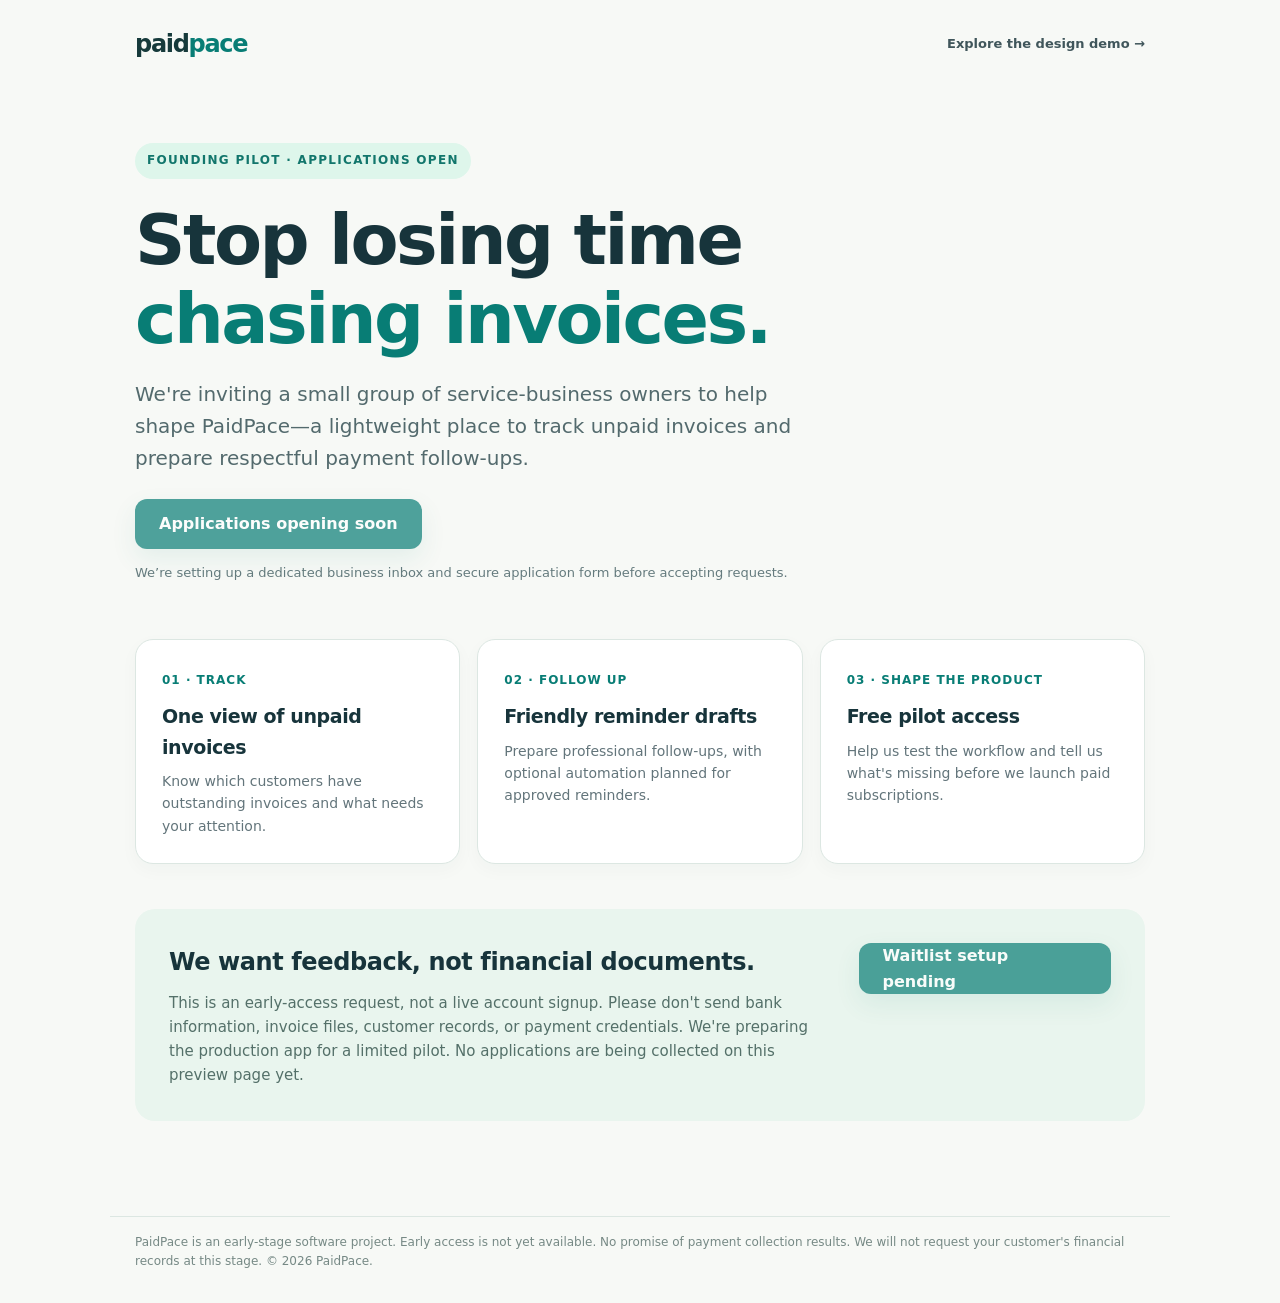
==== pilot.html @ c1b9efde "Keep beta page informational until dedicated signup is configured" ====
<!doctype html>
<html lang="en">
<head>
<meta charset="utf-8">
<meta name="viewport" content="width=device-width, initial-scale=1">
<meta name="description" content="Join the PaidPace founding pilot: a simpler way for service businesses to track unpaid invoices and prepare friendly follow-ups.">
<title>PaidPace · Founding Pilot</title>
<style>
:root{--ink:#17343b;--teal:#087d75;--mint:#def6eb;--bg:#f7f9f6;--muted:#657b7e;--line:#dce7e2;--white:#fff}
*{box-sizing:border-box}body{margin:0;background:var(--bg);color:var(--ink);font-family:system-ui,-apple-system,'Segoe UI',Arial,sans-serif;line-height:1.6}
a{color:inherit;text-decoration:none}
nav{display:flex;align-items:center;justify-content:space-between;gap:20px;max-width:1060px;padding:25px 25px;margin:auto}
.brand{font-size:24px;font-weight:900;letter-spacing:-1.3px;color:#163a3b}.brand span{color:var(--teal)}
.navlink{font-size:13px;font-weight:650;color:#40565b}.navlink:hover{text-decoration:underline}
main{max-width:1060px;margin:0 auto;padding:55px 25px 75px}.eyebrow{display:inline-block;font-weight:750;font-size:12px;letter-spacing:1.3px;background:var(--mint);padding:8px 12px;border-radius:99px;color:#12766c}
.hero{max-width:760px}h1{font-size:clamp(36px,6vw,70px);line-height:1.13;letter-spacing:-2.5px;margin:22px 0 19px}h1 em{font-style:normal;color:var(--teal)}.lead{font-size:20px;color:#536a6d;max-width:660px;margin:0 0 25px}
.button{display:inline-flex;align-items:center;justify-content:center;min-height:50px;padding:0 24px;border-radius:12px;background:var(--teal);color:white;font-weight:800;box-shadow:0 10px 25px #057b711c}.button:hover{background:#06645e}
.hint{font-size:13px;color:var(--muted);margin-top:14px}
.cards{display:grid;grid-template-columns:repeat(3,minmax(0,1fr));gap:17px;margin-top:55px}.card{background:#fff;border:1px solid var(--line);border-radius:18px;padding:26px;box-shadow:0 6px 18px #144a4b08}
.num{font-size:12px;font-weight:800;letter-spacing:1px;color:var(--teal)}h2{font-size:19px;letter-spacing:-.4px;margin:10px 0 8px}p{margin:0}.card p{font-size:14px;color:#63757b}
.bottom{display:flex;align-items:flex-start;justify-content:space-between;gap:30px;margin-top:45px;padding:34px;background:#e9f5ee;border-radius:20px}
.bottom h2{font-size:24px;margin:0 0 9px}.bottom p{color:#547069;font-size:15px;max-width:660px}
footer{max-width:1060px;margin:20px auto 0;padding:16px 25px 32px;font-size:12px;color:#768985;border-top:1px solid var(--line)}
@media(max-width:720px){main{padding-top:20px}.cards{grid-template-columns:1fr;margin-top:35px}.bottom{display:block}.bottom .button{margin-top:22px}h1{letter-spacing:-1.2px}.lead{font-size:17px}}
</style>
</head>
<body>
<nav><a class="brand" href="/">paid<span>pace</span></a><a class="navlink" href="/">Explore the design demo →</a></nav>
<main>
<div class="hero">
<span class="eyebrow">FOUNDING PILOT · APPLICATIONS OPEN</span>
<h1>Stop losing time <em>chasing invoices.</em></h1>
<p class="lead">We're inviting a small group of service-business owners to help shape PaidPace—a lightweight place to track unpaid invoices and prepare respectful payment follow-ups.</p>
<span class="button" style="opacity:.7;cursor:default">Applications opening soon</span>
<p class="hint">We’re setting up a dedicated business inbox and secure application form before accepting requests.</p>
</div>
<section class="cards" aria-label="Pilot details">
<div class="card"><span class="num">01 · TRACK</span><h2>One view of unpaid invoices</h2><p>Know which customers have outstanding invoices and what needs your attention.</p></div>
<div class="card"><span class="num">02 · FOLLOW UP</span><h2>Friendly reminder drafts</h2><p>Prepare professional follow-ups, with optional automation planned for approved reminders.</p></div>
<div class="card"><span class="num">03 · SHAPE THE PRODUCT</span><h2>Free pilot access</h2><p>Help us test the workflow and tell us what's missing before we launch paid subscriptions.</p></div>
</section>
<div class="bottom">
<div><h2>We want feedback, not financial documents.</h2><p>This is an early-access request, not a live account signup. Please don't send bank information, invoice files, customer records, or payment credentials. We're preparing the production app for a limited pilot. No applications are being collected on this preview page yet.</p></div>
<span class="button" style="opacity:.7;cursor:default">Waitlist setup pending</span>
</div>
</main>
<footer>PaidPace is an early-stage software project. Early access is not yet available. No promise of payment collection results. We will not request your customer's financial records at this stage. © 2026 PaidPace.</footer>
</body>
</html>
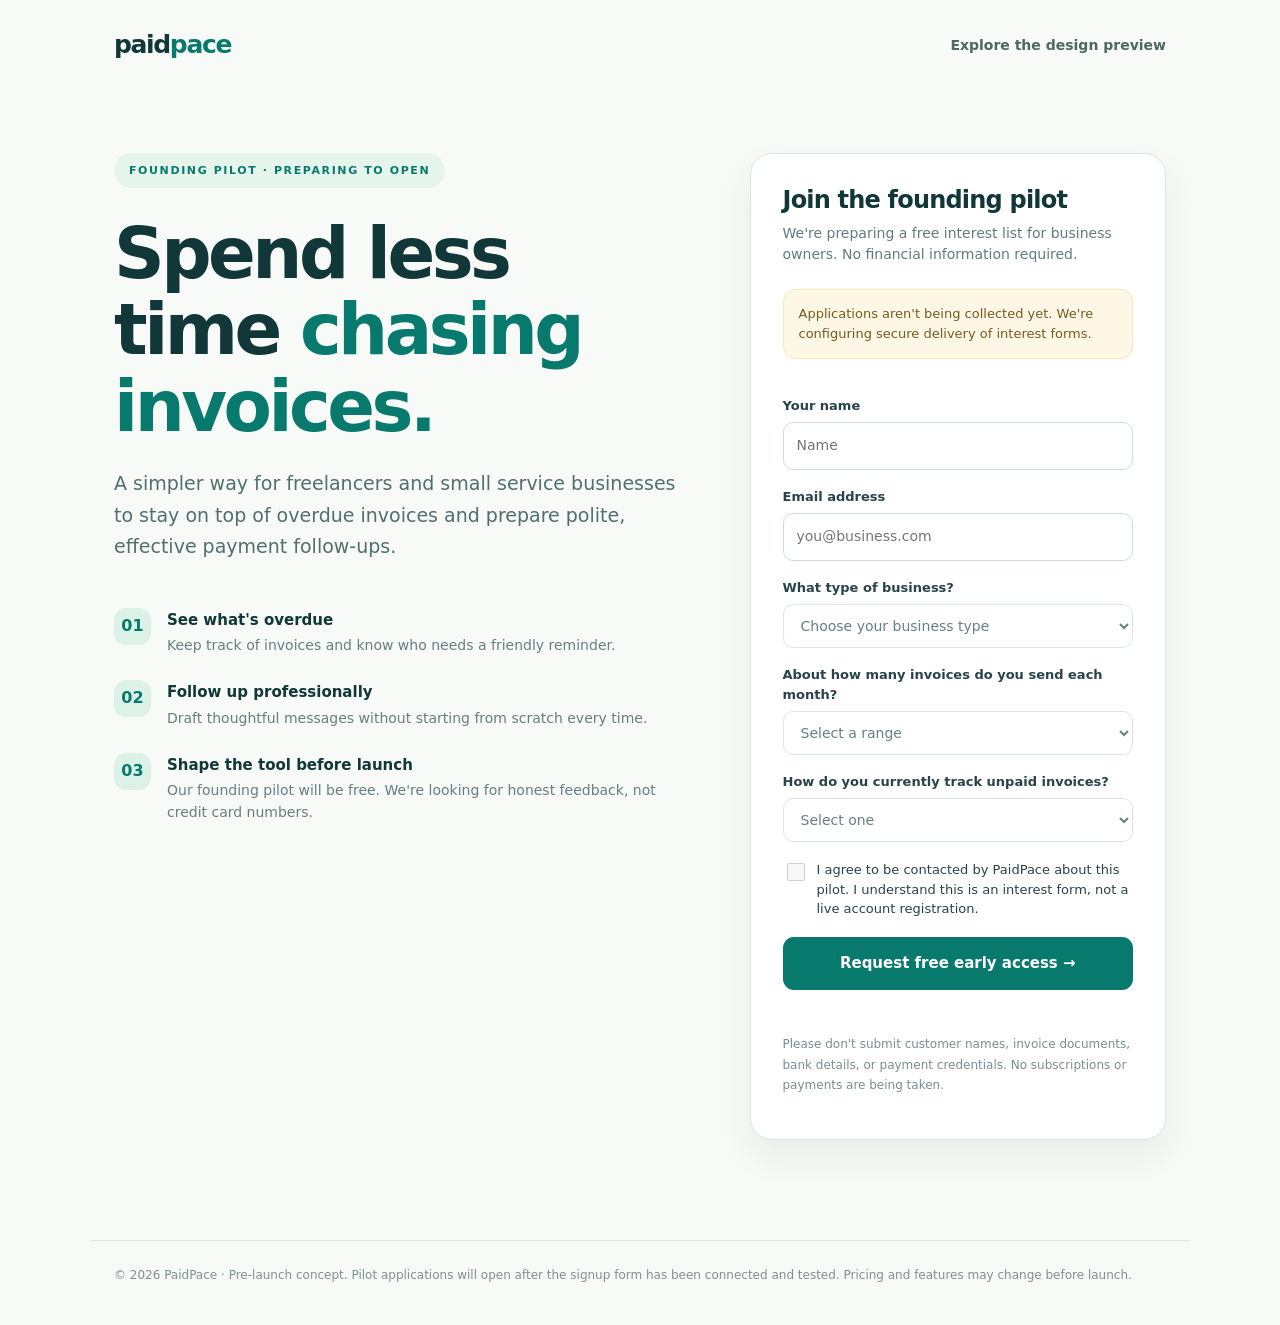
==== commit d20d1169: "Prepare accessible PaidPace pilot signup with consent and secure form integration disabled until ver" ====
--- a/pilot.html
+++ b/pilot.html
@@ -1,49 +1,88 @@
 <!doctype html>
 <html lang="en">
 <head>
-<meta charset="utf-8">
-<meta name="viewport" content="width=device-width, initial-scale=1">
-<meta name="description" content="Join the PaidPace founding pilot: a simpler way for service businesses to track unpaid invoices and prepare friendly follow-ups.">
-<title>PaidPace · Founding Pilot</title>
+<meta charset="utf-8"><meta name="viewport" content="width=device-width, initial-scale=1">
+<meta name="robots" content="index,follow">
+<meta name="description" content="Help shape PaidPace, the simple way to stay on top of overdue invoices. Founding pilot interest list coming soon.">
+<title>PaidPace — Founding Pilot</title>
 <style>
-:root{--ink:#17343b;--teal:#087d75;--mint:#def6eb;--bg:#f7f9f6;--muted:#657b7e;--line:#dce7e2;--white:#fff}
-*{box-sizing:border-box}body{margin:0;background:var(--bg);color:var(--ink);font-family:system-ui,-apple-system,'Segoe UI',Arial,sans-serif;line-height:1.6}
-a{color:inherit;text-decoration:none}
-nav{display:flex;align-items:center;justify-content:space-between;gap:20px;max-width:1060px;padding:25px 25px;margin:auto}
-.brand{font-size:24px;font-weight:900;letter-spacing:-1.3px;color:#163a3b}.brand span{color:var(--teal)}
-.navlink{font-size:13px;font-weight:650;color:#40565b}.navlink:hover{text-decoration:underline}
-main{max-width:1060px;margin:0 auto;padding:55px 25px 75px}.eyebrow{display:inline-block;font-weight:750;font-size:12px;letter-spacing:1.3px;background:var(--mint);padding:8px 12px;border-radius:99px;color:#12766c}
-.hero{max-width:760px}h1{font-size:clamp(36px,6vw,70px);line-height:1.13;letter-spacing:-2.5px;margin:22px 0 19px}h1 em{font-style:normal;color:var(--teal)}.lead{font-size:20px;color:#536a6d;max-width:660px;margin:0 0 25px}
-.button{display:inline-flex;align-items:center;justify-content:center;min-height:50px;padding:0 24px;border-radius:12px;background:var(--teal);color:white;font-weight:800;box-shadow:0 10px 25px #057b711c}.button:hover{background:#06645e}
-.hint{font-size:13px;color:var(--muted);margin-top:14px}
-.cards{display:grid;grid-template-columns:repeat(3,minmax(0,1fr));gap:17px;margin-top:55px}.card{background:#fff;border:1px solid var(--line);border-radius:18px;padding:26px;box-shadow:0 6px 18px #144a4b08}
-.num{font-size:12px;font-weight:800;letter-spacing:1px;color:var(--teal)}h2{font-size:19px;letter-spacing:-.4px;margin:10px 0 8px}p{margin:0}.card p{font-size:14px;color:#63757b}
-.bottom{display:flex;align-items:flex-start;justify-content:space-between;gap:30px;margin-top:45px;padding:34px;background:#e9f5ee;border-radius:20px}
-.bottom h2{font-size:24px;margin:0 0 9px}.bottom p{color:#547069;font-size:15px;max-width:660px}
-footer{max-width:1060px;margin:20px auto 0;padding:16px 25px 32px;font-size:12px;color:#768985;border-top:1px solid var(--line)}
-@media(max-width:720px){main{padding-top:20px}.cards{grid-template-columns:1fr;margin-top:35px}.bottom{display:block}.bottom .button{margin-top:22px}h1{letter-spacing:-1.2px}.lead{font-size:17px}}
+:root{--dark:#123739;--deep:#0c3034;--green:#08796d;--mint:#dcf2e6;--text:#284248;--grey:#627b7d;--bg:#f7faf7;--stroke:#dae7e1;--white:#fff}
+*{box-sizing:border-box}
+body{margin:0;font-family:Inter,system-ui,-apple-system,BlinkMacSystemFont,"Segoe UI",sans-serif;color:var(--dark);background:var(--bg);line-height:1.55}
+a{color:inherit;text-decoration:none}a:hover{text-decoration:underline}
+header{max-width:1100px;margin:auto;padding:26px 24px;display:flex;justify-content:space-between;align-items:center;gap:20px}
+.logo{font-size:25px;font-weight:850;letter-spacing:-1.35px}.logo span{color:var(--green)}
+header nav a{font-size:14px;color:#4c6766;font-weight:650}
+main{max-width:1100px;margin:auto;padding:62px 24px 100px}
+.layout{display:grid;grid-template-columns:minmax(0,1.15fr) minmax(350px,.85fr);gap:72px;align-items:start}
+.pill{display:inline-block;font-size:11px;letter-spacing:1.6px;font-weight:850;text-transform:uppercase;color:var(--green);border-radius:99px;background:#e5f5eb;padding:9px 15px}
+h1{font-size:clamp(43px,5.5vw,73px);line-height:1.085;letter-spacing:-3.5px;margin:28px 0 23px;font-weight:850}
+h1 em{color:var(--green);font-style:normal}
+.lead{font-size:19px;line-height:1.66;color:#526e70;max-width:620px}
+.points{display:grid;gap:23px;margin-top:45px}
+.point{display:flex;align-items:flex-start;gap:16px}
+.dot{display:grid;place-items:center;width:37px;height:37px;border-radius:12px;background:var(--mint);color:var(--green);font-weight:900;flex:none}
+.point strong{font-size:15px}.point p{color:#667f7f;font-size:14px;margin:3px 0 0}
+.panel{background:white;padding:32px;border:1px solid var(--stroke);border-radius:22px;box-shadow:0 16px 35px #0c3f3510}
+.panel h2{font-size:24px;letter-spacing:-.8px;line-height:1.2;margin:0 0 8px}
+.subtitle{font-size:14px;color:var(--grey);margin:0 0 23px}
+.status{padding:14px 15px;border-radius:12px;background:#fef7e6;border:1px solid #f4e6be;color:#765b20;font-size:13px;margin-bottom:20px}
+label{display:block;font-size:13px;font-weight:700;margin:17px 0 6px;color:#284349}
+input,select,textarea{width:100%;border:1px solid #cedcd8;border-radius:10px;padding:12px 13px;font:inherit;font-size:14px;background:#fff;color:#294b50}
+input:focus,select:focus,textarea:focus{outline:2px solid #7bc4b1;outline-offset:1px}
+fieldset{border:0;padding:0;margin:0}
+.check{display:flex;gap:9px;align-items:flex-start;margin-top:18px}
+.check input{width:18px;height:18px;flex:none;margin-top:3px}
+.check label{margin:0;font-weight:400;line-height:1.5}
+button{margin-top:18px;background:var(--green);color:#fff;width:100%;border:0;border-radius:11px;padding:15px;cursor:pointer;font:inherit;font-size:15px;font-weight:800}
+button[disabled]{cursor:not-allowed;opacity:.46}
+.note{font-size:12px;color:#7b8e8e;margin-top:12px;line-height:1.7}
+#feedback{font-size:13px;min-height:18px}
+footer{max-width:1100px;margin:auto;padding:25px 24px 40px;border-top:1px solid var(--stroke);color:#80928d;font-size:12px}
+@media(max-width:840px){.layout{grid-template-columns:1fr;gap:40px}main{padding-top:28px}.panel{padding:23px}h1{letter-spacing:-1.9px}}
 </style>
 </head>
 <body>
-<nav><a class="brand" href="/">paid<span>pace</span></a><a class="navlink" href="/">Explore the design demo →</a></nav>
-<main>
-<div class="hero">
-<span class="eyebrow">FOUNDING PILOT · APPLICATIONS OPEN</span>
-<h1>Stop losing time <em>chasing invoices.</em></h1>
-<p class="lead">We're inviting a small group of service-business owners to help shape PaidPace—a lightweight place to track unpaid invoices and prepare respectful payment follow-ups.</p>
-<span class="button" style="opacity:.7;cursor:default">Applications opening soon</span>
-<p class="hint">We’re setting up a dedicated business inbox and secure application form before accepting requests.</p>
+<header><a class="logo" href="/">paid<span>pace</span></a><nav><a href="/">Explore the design preview</a></nav></header>
+<main><div class="layout">
+<section>
+<span class="pill">Founding Pilot · Preparing to open</span>
+<h1>Spend less time <em>chasing invoices.</em></h1>
+<p class="lead">A simpler way for freelancers and small service businesses to stay on top of overdue invoices and prepare polite, effective payment follow-ups.</p>
+<div class="points">
+<div class="point"><span class="dot">01</span><div><strong>See what's overdue</strong><p>Keep track of invoices and know who needs a friendly reminder.</p></div></div>
+<div class="point"><span class="dot">02</span><div><strong>Follow up professionally</strong><p>Draft thoughtful messages without starting from scratch every time.</p></div></div>
+<div class="point"><span class="dot">03</span><div><strong>Shape the tool before launch</strong><p>Our founding pilot will be free. We're looking for honest feedback, not credit card numbers.</p></div></div>
 </div>
-<section class="cards" aria-label="Pilot details">
-<div class="card"><span class="num">01 · TRACK</span><h2>One view of unpaid invoices</h2><p>Know which customers have outstanding invoices and what needs your attention.</p></div>
-<div class="card"><span class="num">02 · FOLLOW UP</span><h2>Friendly reminder drafts</h2><p>Prepare professional follow-ups, with optional automation planned for approved reminders.</p></div>
-<div class="card"><span class="num">03 · SHAPE THE PRODUCT</span><h2>Free pilot access</h2><p>Help us test the workflow and tell us what's missing before we launch paid subscriptions.</p></div>
 </section>
-<div class="bottom">
-<div><h2>We want feedback, not financial documents.</h2><p>This is an early-access request, not a live account signup. Please don't send bank information, invoice files, customer records, or payment credentials. We're preparing the production app for a limited pilot. No applications are being collected on this preview page yet.</p></div>
-<span class="button" style="opacity:.7;cursor:default">Waitlist setup pending</span>
-</div>
-</main>
-<footer>PaidPace is an early-stage software project. Early access is not yet available. No promise of payment collection results. We will not request your customer's financial records at this stage. © 2026 PaidPace.</footer>
-</body>
-</html>+<aside class="panel" aria-labelledby="formTitle">
+<h2 id="formTitle">Join the founding pilot</h2>
+<p class="subtitle">We're preparing a free interest list for business owners. No financial information required.</p>
+<div id="status" class="status" role="status">Applications aren't being collected yet. We're configuring secure delivery of interest forms.</div>
+<form id="waitlist" action="https://api.web3forms.com/submit" method="POST" novalidate>
+<input type="hidden" name="access_key" value="WEB3FORMS_KEY_NOT_CONFIGURED">
+<input type="hidden" name="subject" value="PaidPace founding pilot interest">
+<input type="hidden" name="from_name" value="PaidPace Pilot">
+<input type="checkbox" name="botcheck" style="display:none" tabindex="-1" autocomplete="off">
+<fieldset id="inputs" disabled>
+<label for="name">Your name</label><input id="name" name="name" autocomplete="name" minlength="2" maxlength="100" required placeholder="Name">
+<label for="email">Email address</label><input id="email" type="email" name="email" autocomplete="email" required placeholder="you@business.com">
+<label for="business">What type of business?</label>
+<select id="business" name="business_type" required><option value="">Choose your business type</option><option>Freelancer / consultant</option><option>Home service / contractor</option><option>Creative agency / studio</option><option>Cleaning / maintenance</option><option>Other small business</option></select>
+<label for="volume">About how many invoices do you send each month?</label>
+<select id="volume" name="invoice_volume" required><option value="">Select a range</option><option>1–10</option><option>11–30</option><option>31–100</option><option>100+</option></select>
+<label for="tracking">How do you currently track unpaid invoices?</label>
+<select id="tracking" name="current_method" required><option value="">Select one</option><option>Spreadsheet</option><option>Accounting software</option><option>Manual email / notes</option><option>No consistent system</option><option>Other</option></select>
+<div class="check"><input type="checkbox" id="agree" name="consent_to_contact" value="Yes" required><label for="agree">I agree to be contacted by PaidPace about this pilot. I understand this is an interest form, not a live account registration.</label></div>
+<button id="submit" type="submit">Request free early access →</button>
+</fieldset>
+<p id="feedback" role="status" aria-live="polite"></p>
+</form>
+<p class="note">Please don't submit customer names, invoice documents, bank details, or payment credentials. No subscriptions or payments are being taken.</p>
+</aside>
+</div></main>
+<footer>© 2026 PaidPace · Pre-launch concept. Pilot applications will open after the signup form has been connected and tested. Pricing and features may change before launch.</footer>
+<script>
+(()=>{const form=document.getElementById('waitlist');const key=form.querySelector('[name=access_key]').value;const active=/^[0-9a-f-]{30,}$/i.test(key);const fieldset=document.getElementById('inputs');const status=document.getElementById('status');if(!active)return;fieldset.disabled=false;status.textContent='Free founding pilot interest list is open. We will contact you about availability.';status.style.background='#e5f5eb';status.style.color='#0b655a';status.style.borderColor='#c5e7d8';const button=document.getElementById('submit');const feedback=document.getElementById('feedback');form.noValidate=false;form.addEventListener('submit',async(e)=>{e.preventDefault();if(!form.reportValidity())return;button.disabled=true;button.textContent='Submitting…';feedback.textContent='';try{const data=new FormData(form);const response=await fetch(form.action,{method:'POST',body:data,headers:{Accept:'application/json'}});const payload=await response.json();if(!response.ok||!payload.success)throw new Error(payload.message||'Unable to submit');form.reset();feedback.textContent='Thank you. Your pilot interest has been submitted.';feedback.style.color='#08796d';}catch(err){feedback.textContent='Submission failed. Please try again later.';feedback.style.color='#a34832';}finally{button.disabled=false;button.textContent='Request free early access →';}});})();
+</script>
+</body></html>
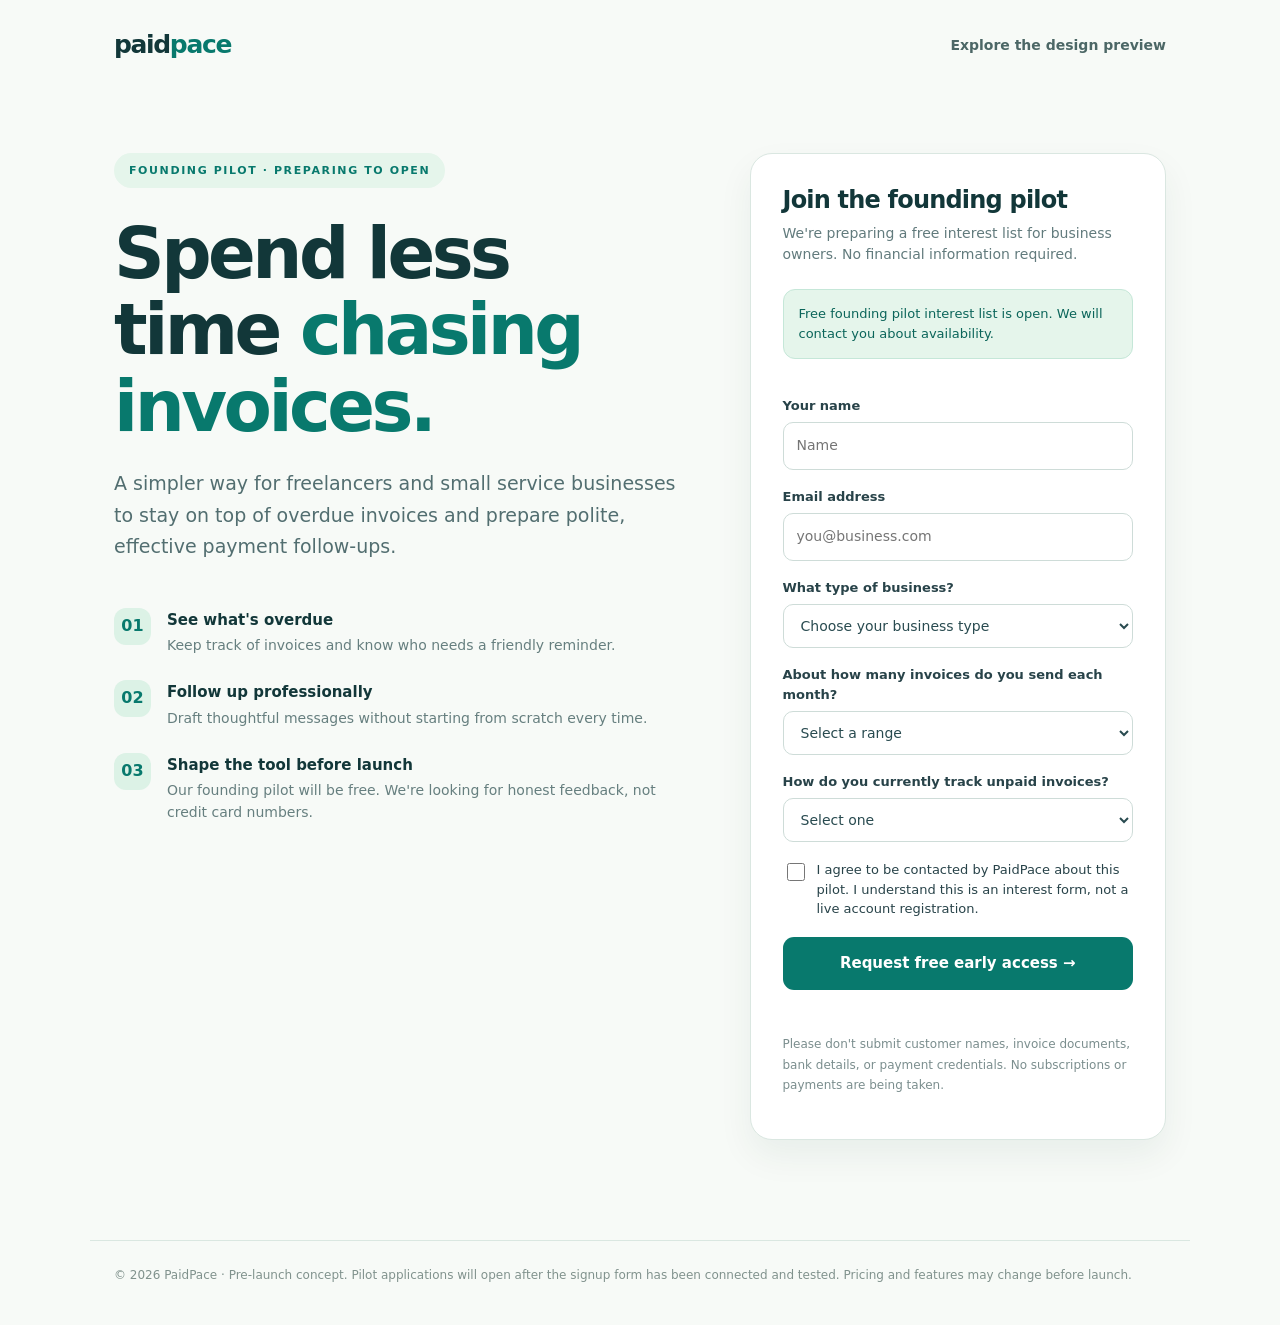
==== commit 446fa462: "Connect PaidPace waitlist to verified Web3Forms signup key" ====
--- a/pilot.html
+++ b/pilot.html
@@ -60,7 +60,7 @@
 <p class="subtitle">We're preparing a free interest list for business owners. No financial information required.</p>
 <div id="status" class="status" role="status">Applications aren't being collected yet. We're configuring secure delivery of interest forms.</div>
 <form id="waitlist" action="https://api.web3forms.com/submit" method="POST" novalidate>
-<input type="hidden" name="access_key" value="WEB3FORMS_KEY_NOT_CONFIGURED">
+<input type="hidden" name="access_key" value="e16f6c3c-ef79-43e6-801a-02df3faf2579">
 <input type="hidden" name="subject" value="PaidPace founding pilot interest">
 <input type="hidden" name="from_name" value="PaidPace Pilot">
 <input type="checkbox" name="botcheck" style="display:none" tabindex="-1" autocomplete="off">
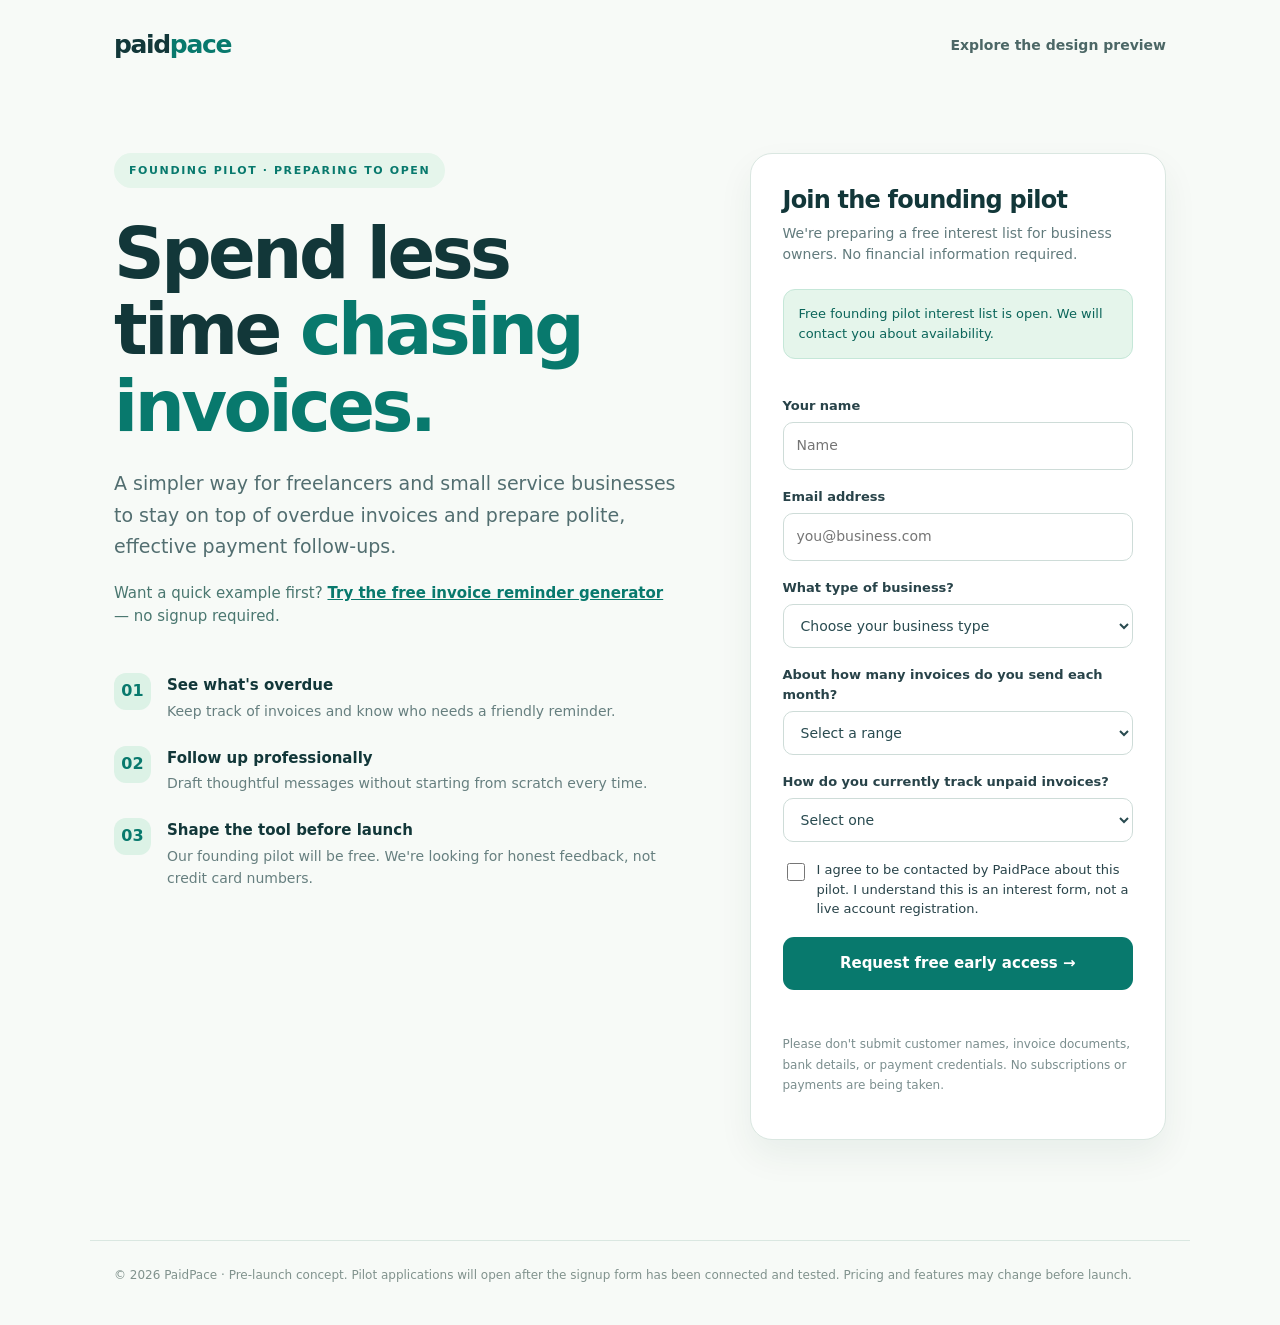
==== commit 17206843: "Link free reminder generator from PaidPace pilot signup page" ====
--- a/pilot.html
+++ b/pilot.html
@@ -49,6 +49,7 @@
 <span class="pill">Founding Pilot · Preparing to open</span>
 <h1>Spend less time <em>chasing invoices.</em></h1>
 <p class="lead">A simpler way for freelancers and small service businesses to stay on top of overdue invoices and prepare polite, effective payment follow-ups.</p>
+<p style="margin-top:18px;font-size:15px;color:#4a7770">Want a quick example first? <a href="/reminder-generator.html" style="color:#08796d;font-weight:700;text-decoration:underline">Try the free invoice reminder generator</a> — no signup required.</p>
 <div class="points">
 <div class="point"><span class="dot">01</span><div><strong>See what's overdue</strong><p>Keep track of invoices and know who needs a friendly reminder.</p></div></div>
 <div class="point"><span class="dot">02</span><div><strong>Follow up professionally</strong><p>Draft thoughtful messages without starting from scratch every time.</p></div></div>
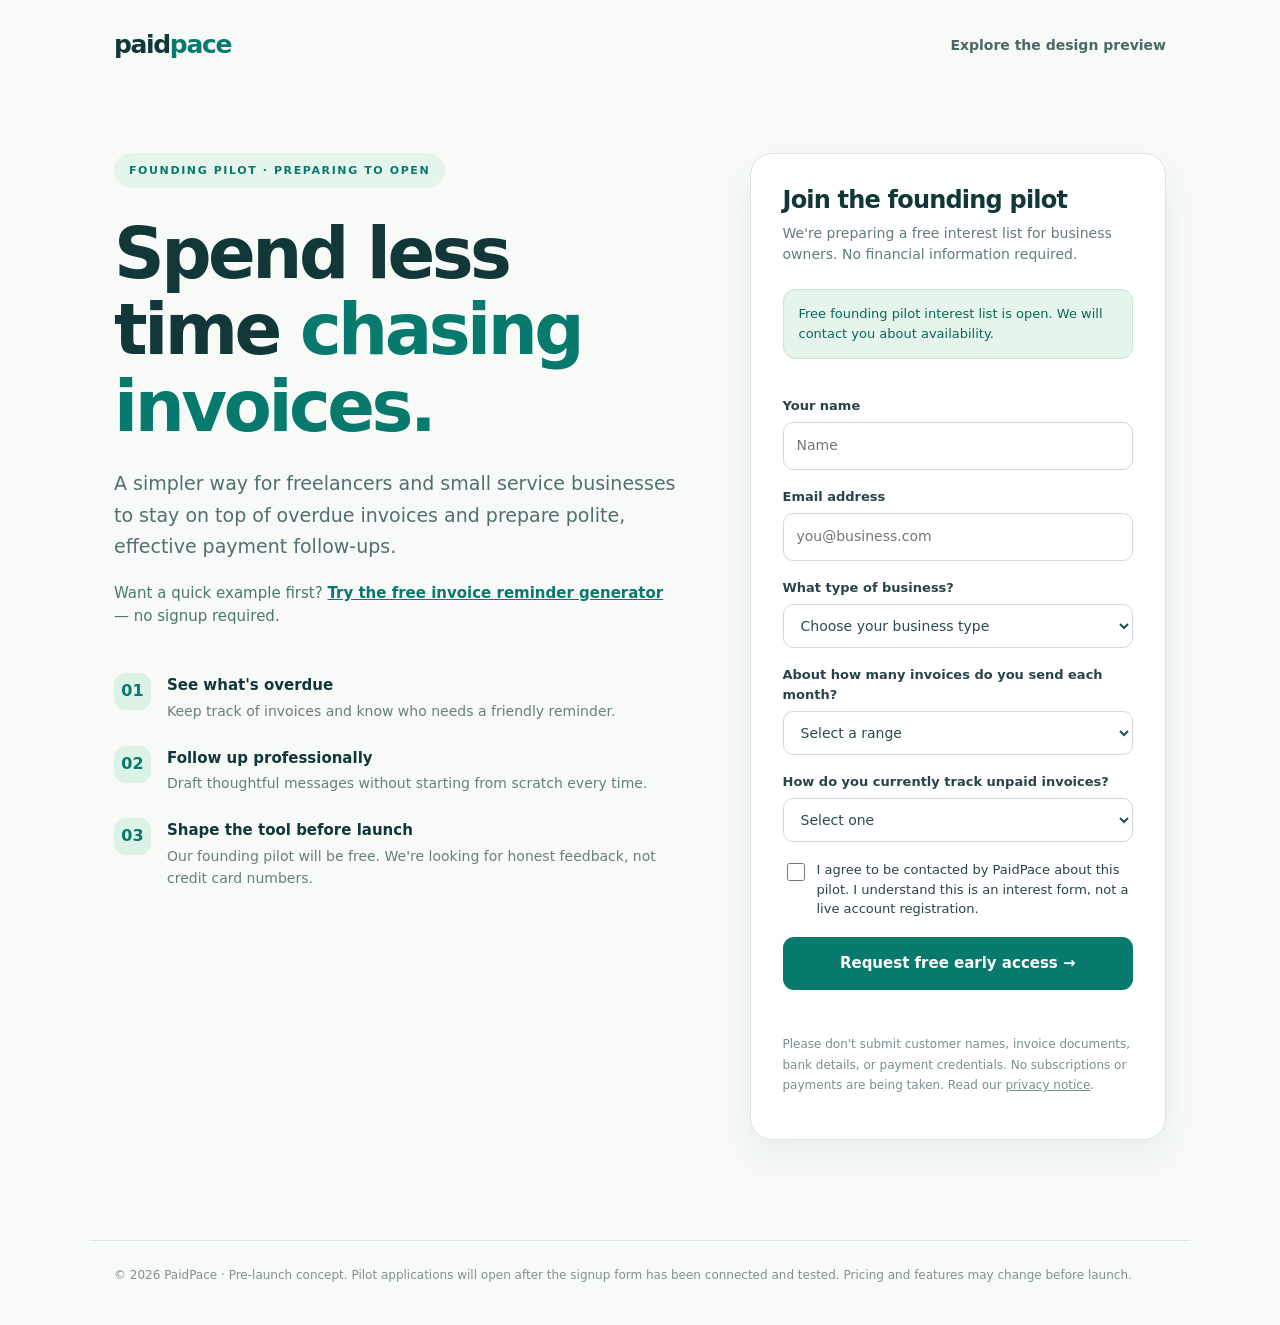
==== commit 56a0b931: "Improve pilot.html links and launch transparency" ====
--- a/pilot.html
+++ b/pilot.html
@@ -79,7 +79,7 @@
 </fieldset>
 <p id="feedback" role="status" aria-live="polite"></p>
 </form>
-<p class="note">Please don't submit customer names, invoice documents, bank details, or payment credentials. No subscriptions or payments are being taken.</p>
+<p class="note">Please don't submit customer names, invoice documents, bank details, or payment credentials. No subscriptions or payments are being taken. Read our <a href="/privacy.html" style="text-decoration:underline">privacy notice</a>.</p>
 </aside>
 </div></main>
 <footer>© 2026 PaidPace · Pre-launch concept. Pilot applications will open after the signup form has been connected and tested. Pricing and features may change before launch.</footer>
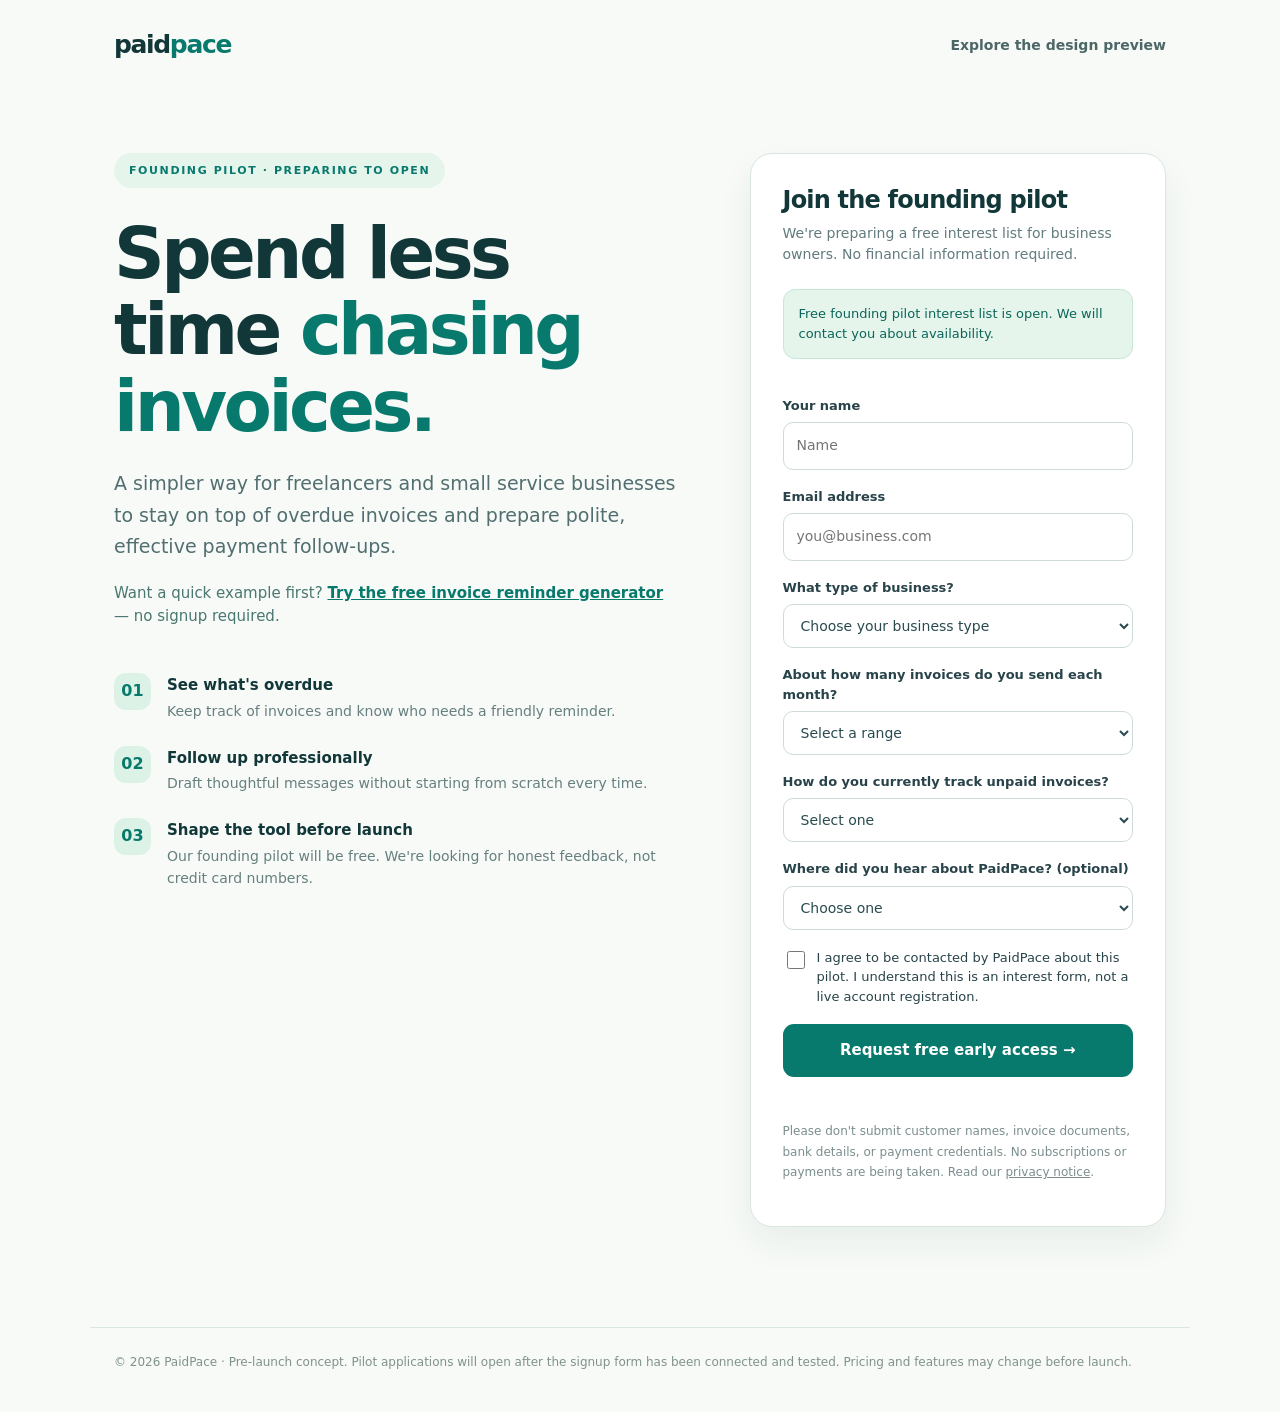
==== commit 6b25b42b: "Add optional traffic source to PaidPace pilot form for Reddit signups" ====
--- a/pilot.html
+++ b/pilot.html
@@ -74,6 +74,8 @@
 <select id="volume" name="invoice_volume" required><option value="">Select a range</option><option>1–10</option><option>11–30</option><option>31–100</option><option>100+</option></select>
 <label for="tracking">How do you currently track unpaid invoices?</label>
 <select id="tracking" name="current_method" required><option value="">Select one</option><option>Spreadsheet</option><option>Accounting software</option><option>Manual email / notes</option><option>No consistent system</option><option>Other</option></select>
+<label for="source">Where did you hear about PaidPace? (optional)</label>
+<select id="source" name="discovery_source"><option value="">Choose one</option><option>Reddit — SideProject</option><option>Reddit — smallbusiness</option><option>Another Reddit community</option><option>Search engine</option><option>Friend or colleague</option><option>Other</option></select>
 <div class="check"><input type="checkbox" id="agree" name="consent_to_contact" value="Yes" required><label for="agree">I agree to be contacted by PaidPace about this pilot. I understand this is an interest form, not a live account registration.</label></div>
 <button id="submit" type="submit">Request free early access →</button>
 </fieldset>
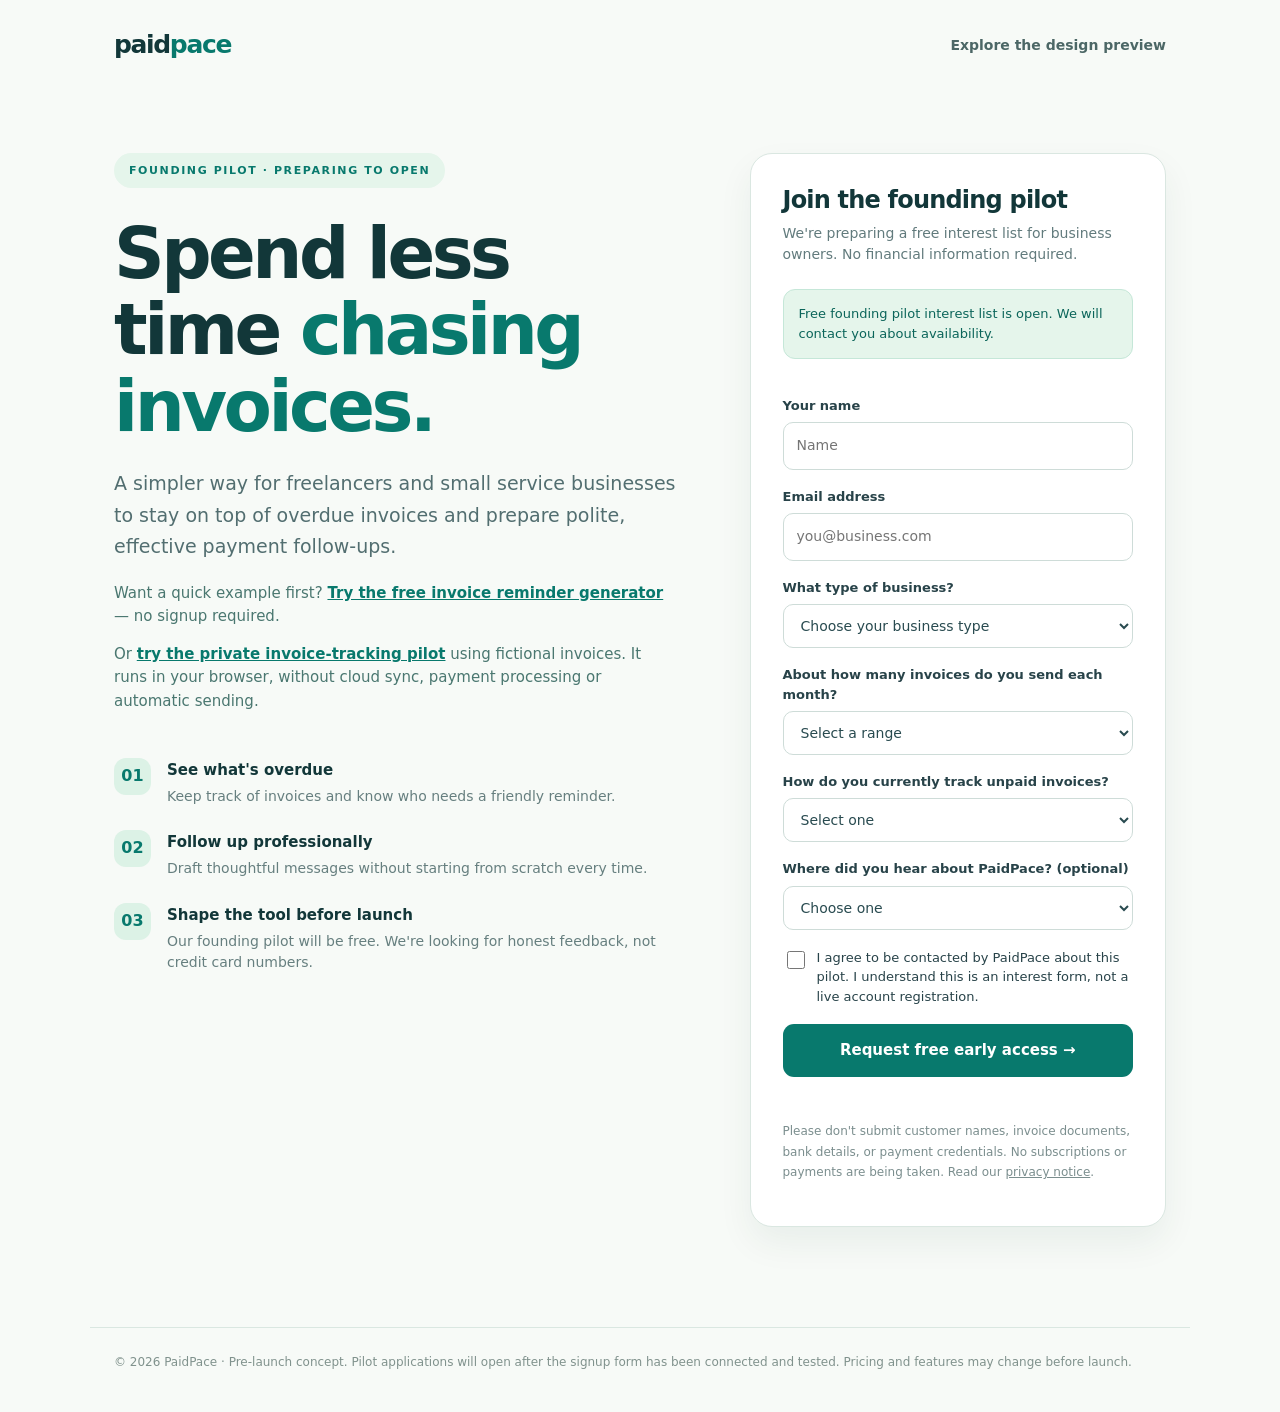
==== commit c53b8f40: "Link functional browser-only invoice pilot from founding interest form" ====
--- a/pilot.html
+++ b/pilot.html
@@ -50,6 +50,7 @@
 <h1>Spend less time <em>chasing invoices.</em></h1>
 <p class="lead">A simpler way for freelancers and small service businesses to stay on top of overdue invoices and prepare polite, effective payment follow-ups.</p>
 <p style="margin-top:18px;font-size:15px;color:#4a7770">Want a quick example first? <a href="/reminder-generator.html" style="color:#08796d;font-weight:700;text-decoration:underline">Try the free invoice reminder generator</a> — no signup required.</p>
+<p style="margin-top:14px;font-size:15px;color:#4a7770">Or <a href="/pilot-app.html" style="color:#08796d;font-weight:700;text-decoration:underline">try the private invoice-tracking pilot</a> using fictional invoices. It runs in your browser, without cloud sync, payment processing or automatic sending.</p>
 <div class="points">
 <div class="point"><span class="dot">01</span><div><strong>See what's overdue</strong><p>Keep track of invoices and know who needs a friendly reminder.</p></div></div>
 <div class="point"><span class="dot">02</span><div><strong>Follow up professionally</strong><p>Draft thoughtful messages without starting from scratch every time.</p></div></div>
@@ -75,7 +76,7 @@
 <label for="tracking">How do you currently track unpaid invoices?</label>
 <select id="tracking" name="current_method" required><option value="">Select one</option><option>Spreadsheet</option><option>Accounting software</option><option>Manual email / notes</option><option>No consistent system</option><option>Other</option></select>
 <label for="source">Where did you hear about PaidPace? (optional)</label>
-<select id="source" name="discovery_source"><option value="">Choose one</option><option>Reddit — SideProject</option><option>Reddit — smallbusiness</option><option>Another Reddit community</option><option>Search engine</option><option>Friend or colleague</option><option>Other</option></select>
+<select id="source" name="discovery_source"><option value="">Choose one</option><option>LinkedIn</option><option>Facebook community</option><option>Product Hunt</option><option>Uneed</option><option>Indie Hackers</option><option>Bookkeeper or partner referral</option><option>Reddit — SideProject</option><option>Reddit — smallbusiness</option><option>Another Reddit community</option><option>Search engine</option><option>Friend or colleague</option><option>Other</option></select>
 <div class="check"><input type="checkbox" id="agree" name="consent_to_contact" value="Yes" required><label for="agree">I agree to be contacted by PaidPace about this pilot. I understand this is an interest form, not a live account registration.</label></div>
 <button id="submit" type="submit">Request free early access →</button>
 </fieldset>
@@ -86,6 +87,11 @@
 </div></main>
 <footer>© 2026 PaidPace · Pre-launch concept. Pilot applications will open after the signup form has been connected and tested. Pricing and features may change before launch.</footer>
 <script>
-(()=>{const form=document.getElementById('waitlist');const key=form.querySelector('[name=access_key]').value;const active=/^[0-9a-f-]{30,}$/i.test(key);const fieldset=document.getElementById('inputs');const status=document.getElementById('status');if(!active)return;fieldset.disabled=false;status.textContent='Free founding pilot interest list is open. We will contact you about availability.';status.style.background='#e5f5eb';status.style.color='#0b655a';status.style.borderColor='#c5e7d8';const button=document.getElementById('submit');const feedback=document.getElementById('feedback');form.noValidate=false;form.addEventListener('submit',async(e)=>{e.preventDefault();if(!form.reportValidity())return;button.disabled=true;button.textContent='Submitting…';feedback.textContent='';try{const data=new FormData(form);const response=await fetch(form.action,{method:'POST',body:data,headers:{Accept:'application/json'}});const payload=await response.json();if(!response.ok||!payload.success)throw new Error(payload.message||'Unable to submit');form.reset();feedback.textContent='Thank you. Your pilot interest has been submitted.';feedback.style.color='#08796d';}catch(err){feedback.textContent='Submission failed. Please try again later.';feedback.style.color='#a34832';}finally{button.disabled=false;button.textContent='Request free early access →';}});})();
+(()=>{const form=document.getElementById('waitlist');const key=form.querySelector('[name=access_key]').value;const active=/^[0-9a-f-]{30,}$/i.test(key);const fieldset=document.getElementById('inputs');const status=document.getElementById('status');if(!active)return;
+const sourceParam=(new URLSearchParams(window.location.search).get('utm_source')||'').toLowerCase().trim();
+const sourceMap={linkedin:'LinkedIn',facebook:'Facebook community',producthunt:'Product Hunt',uneed:'Uneed',indiehackers:'Indie Hackers',partner:'Bookkeeper or partner referral',bookkeeper:'Bookkeeper or partner referral',sideproject:'Reddit — SideProject',smallbusiness:'Reddit — smallbusiness',reddit:'Another Reddit community',google:'Search engine',bing:'Search engine',search:'Search engine',friend:'Friend or colleague'};
+const sourceField=document.getElementById('source');
+if(sourceMap[sourceParam])sourceField.value=sourceMap[sourceParam];
+fieldset.disabled=false;status.textContent='Free founding pilot interest list is open. We will contact you about availability.';status.style.background='#e5f5eb';status.style.color='#0b655a';status.style.borderColor='#c5e7d8';const button=document.getElementById('submit');const feedback=document.getElementById('feedback');form.noValidate=false;form.addEventListener('submit',async(e)=>{e.preventDefault();if(!form.reportValidity())return;button.disabled=true;button.textContent='Submitting…';feedback.textContent='';try{const data=new FormData(form);const response=await fetch(form.action,{method:'POST',body:data,headers:{Accept:'application/json'}});const payload=await response.json();if(!response.ok||!payload.success)throw new Error(payload.message||'Unable to submit');form.reset();feedback.textContent='Thank you. Your pilot interest has been submitted.';feedback.style.color='#08796d';}catch(err){feedback.textContent='Submission failed. Please try again later.';feedback.style.color='#a34832';}finally{button.disabled=false;button.textContent='Request free early access →';}});})();
 </script>
 </body></html>
